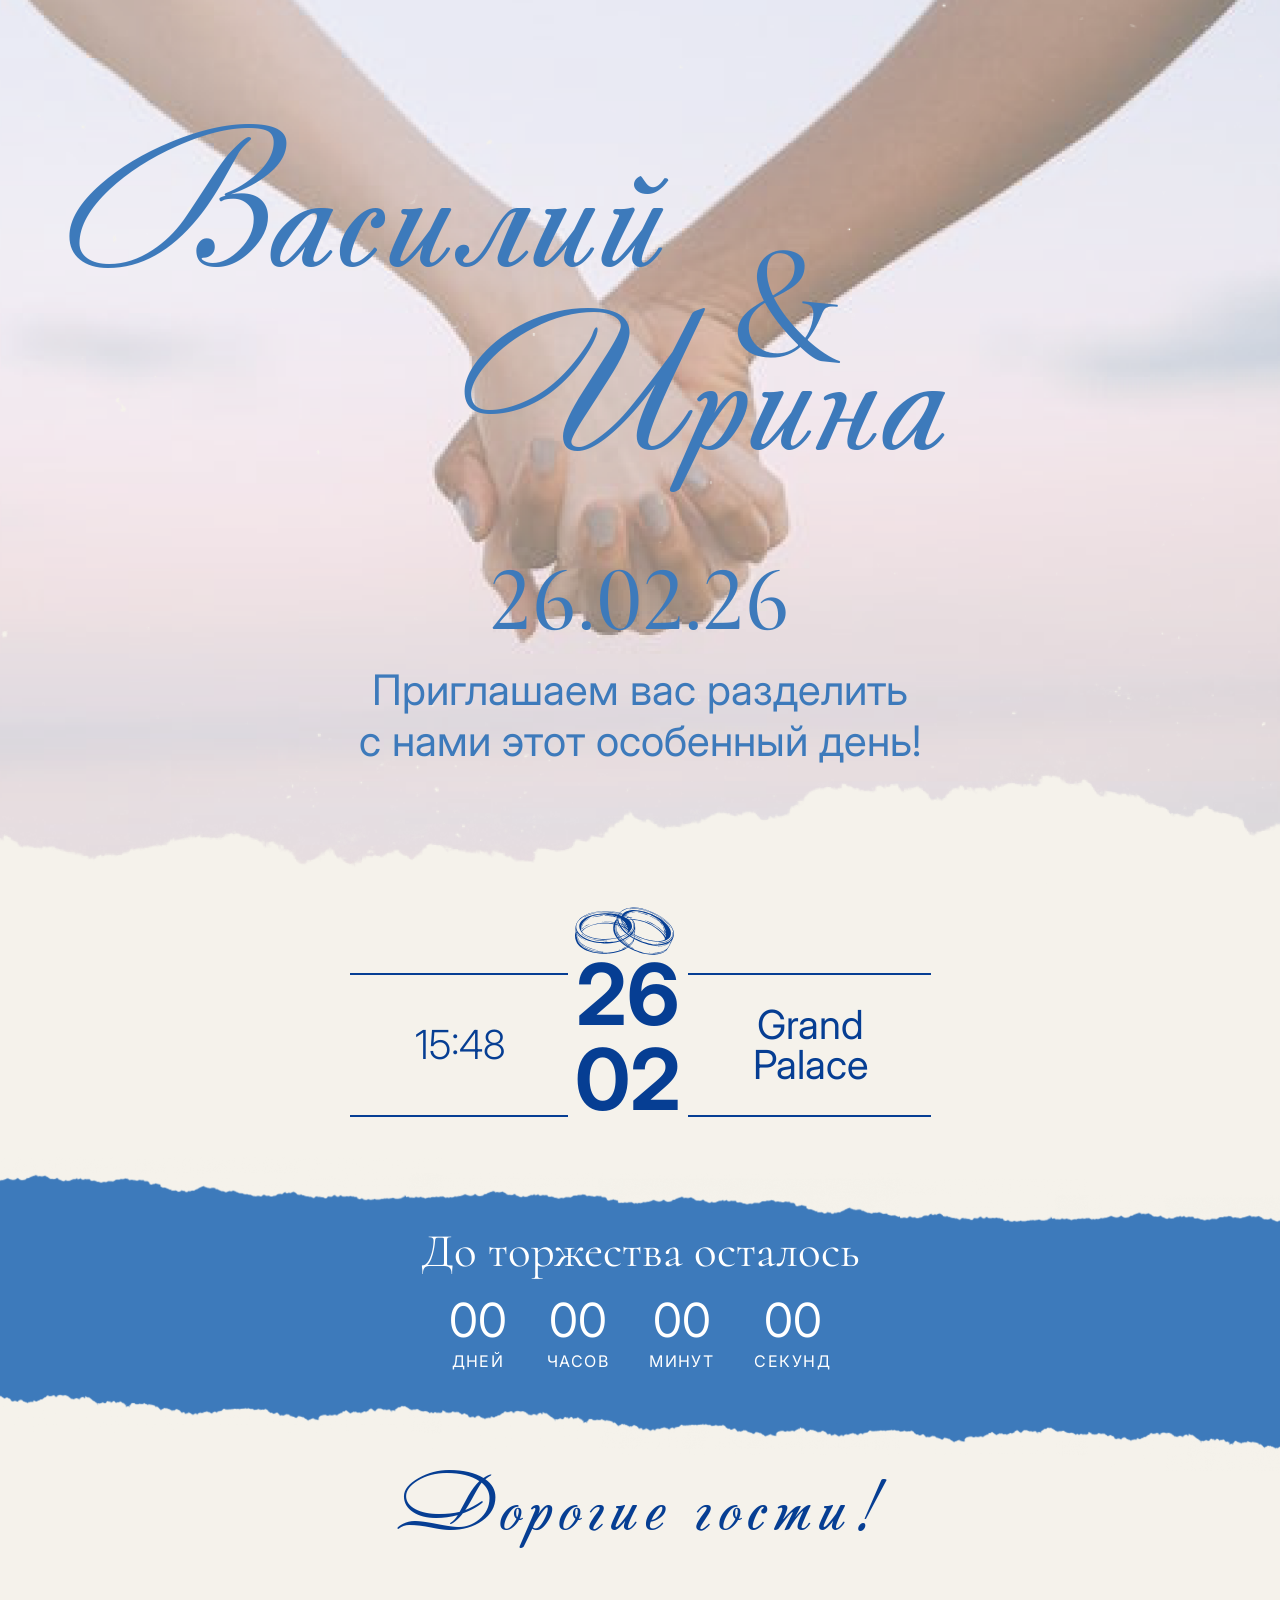
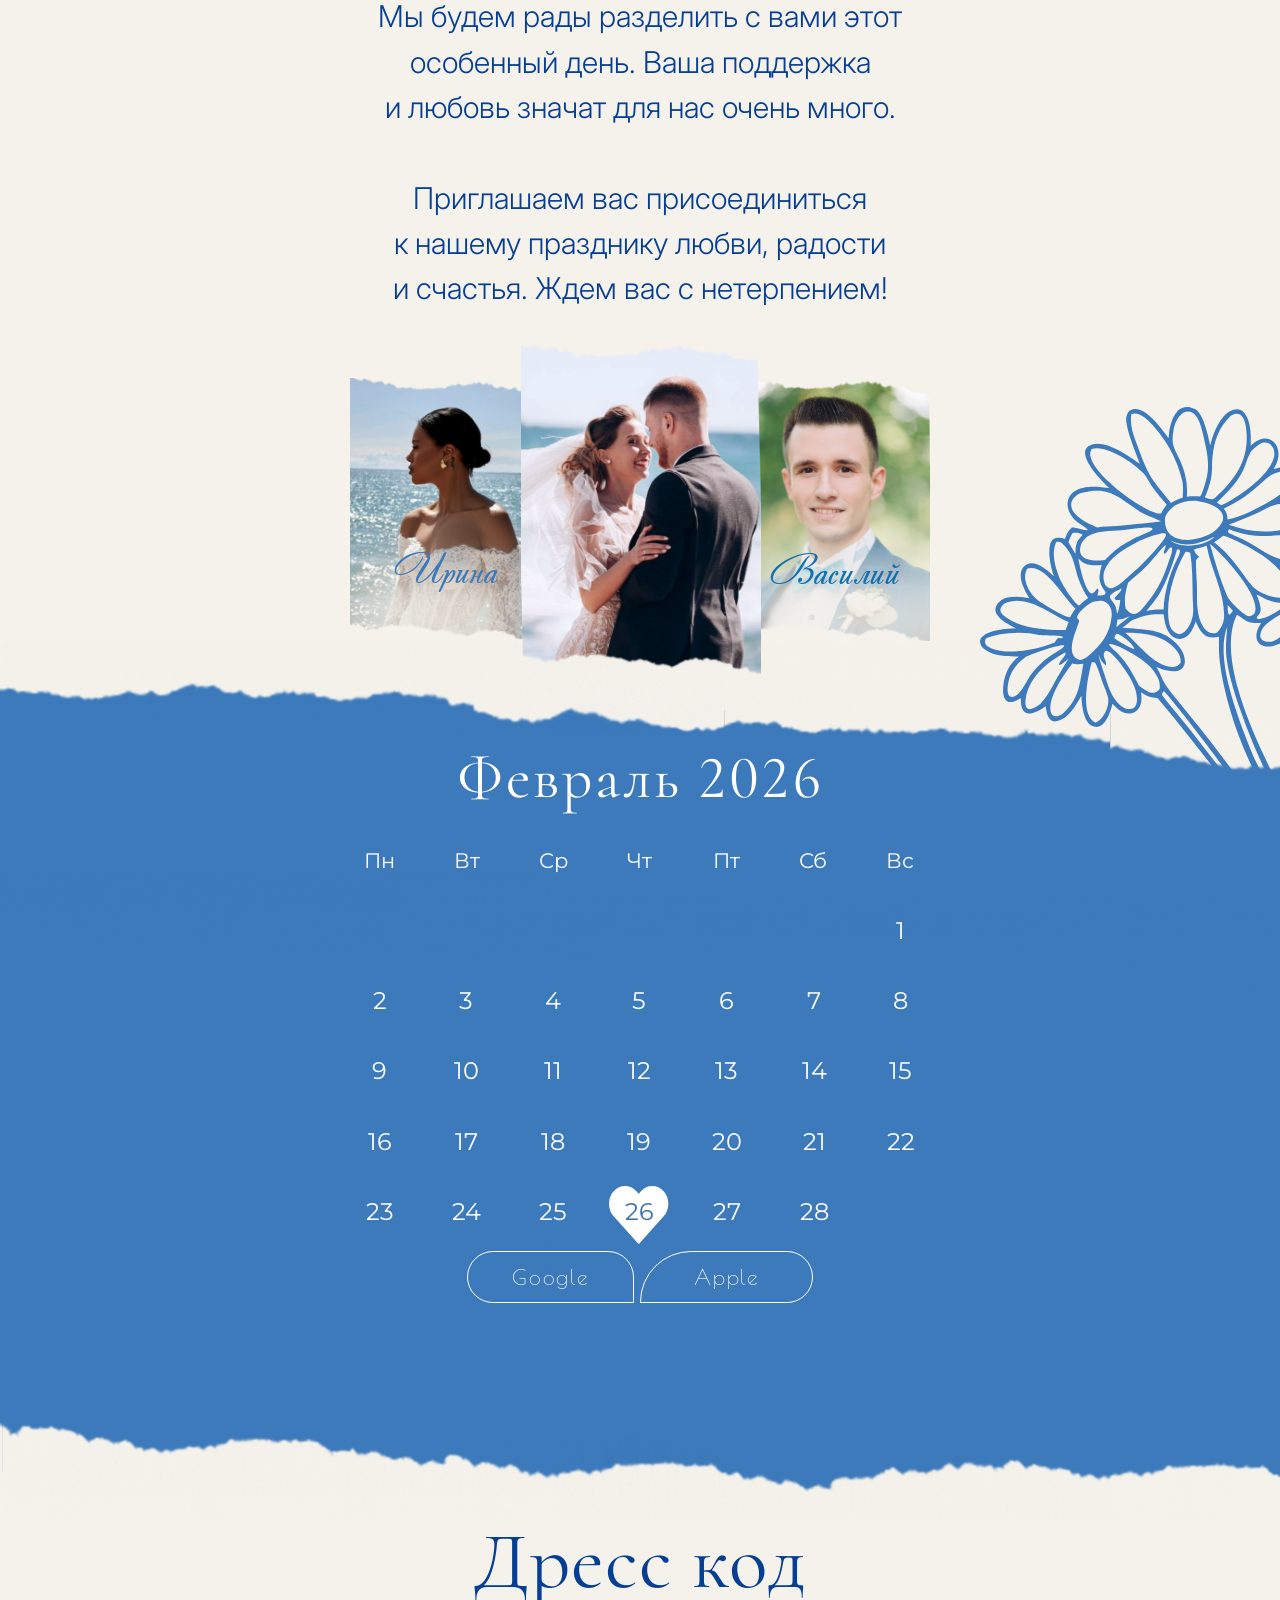
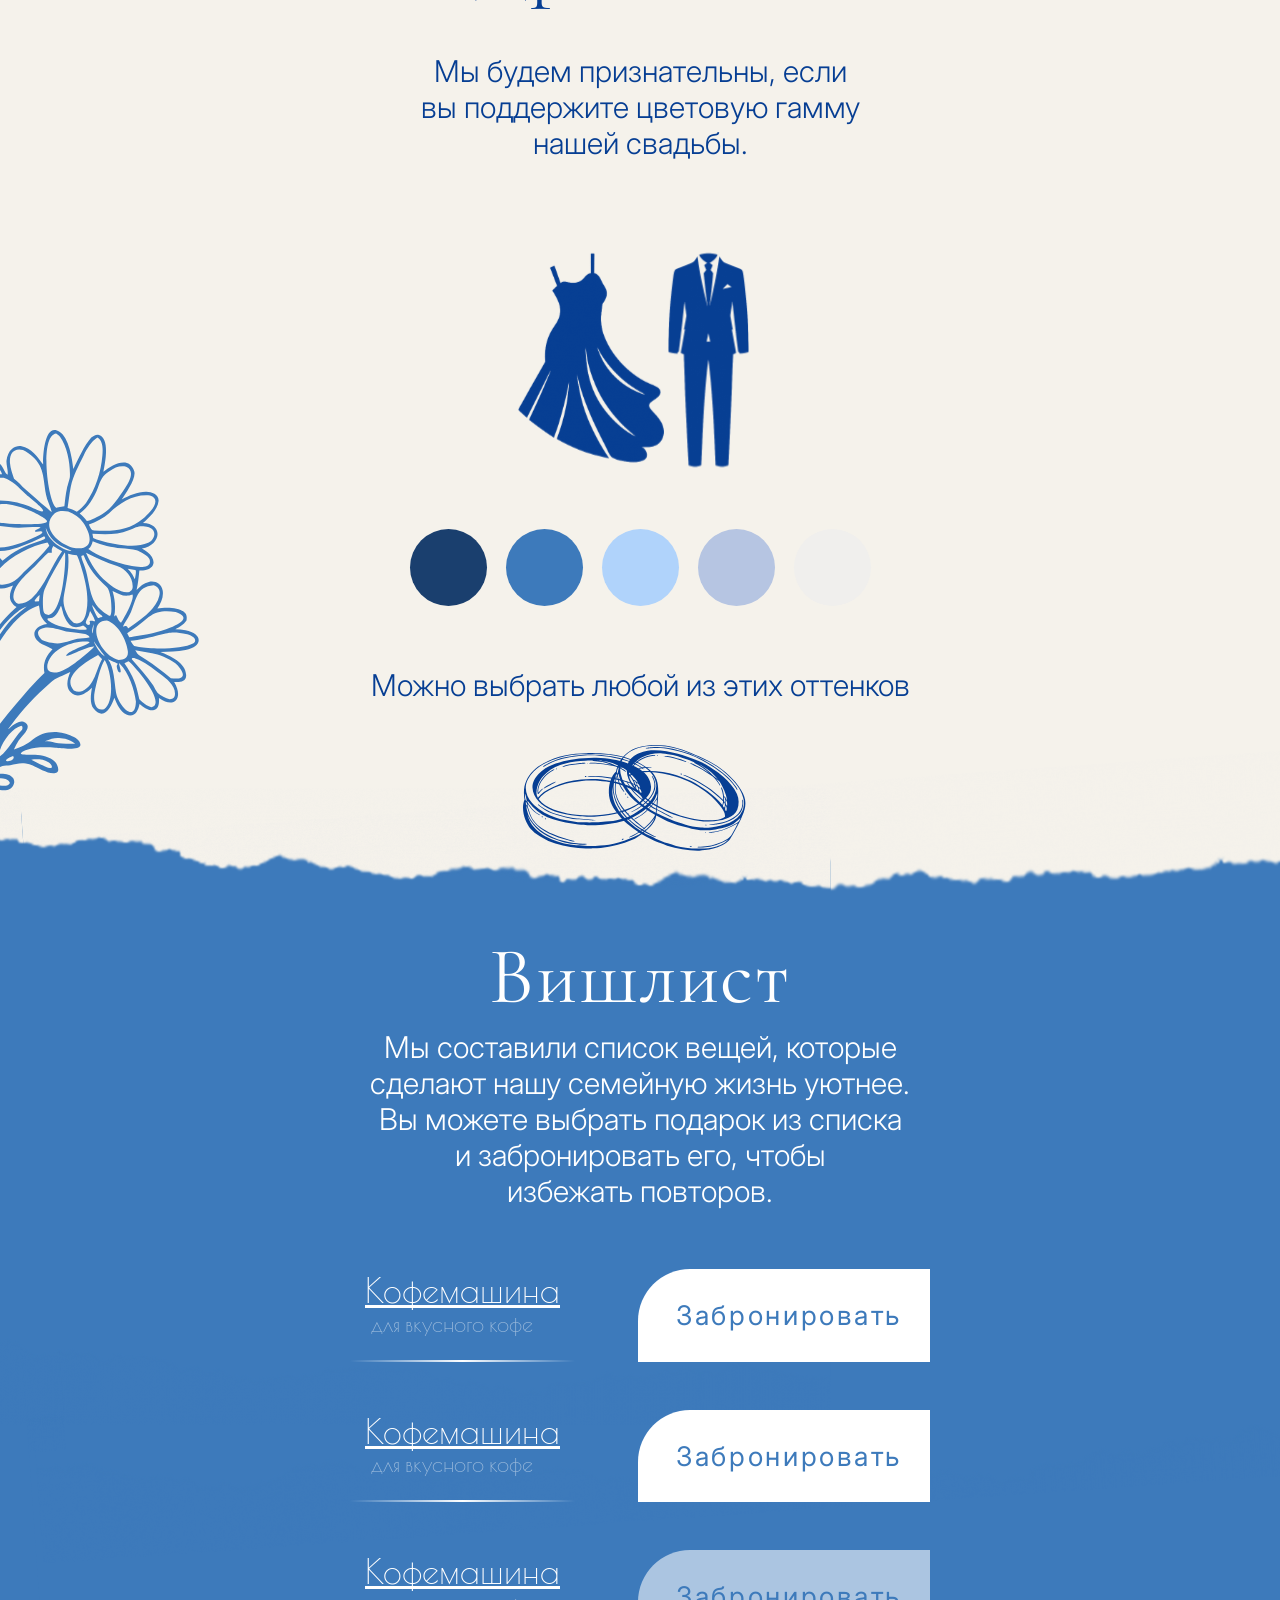
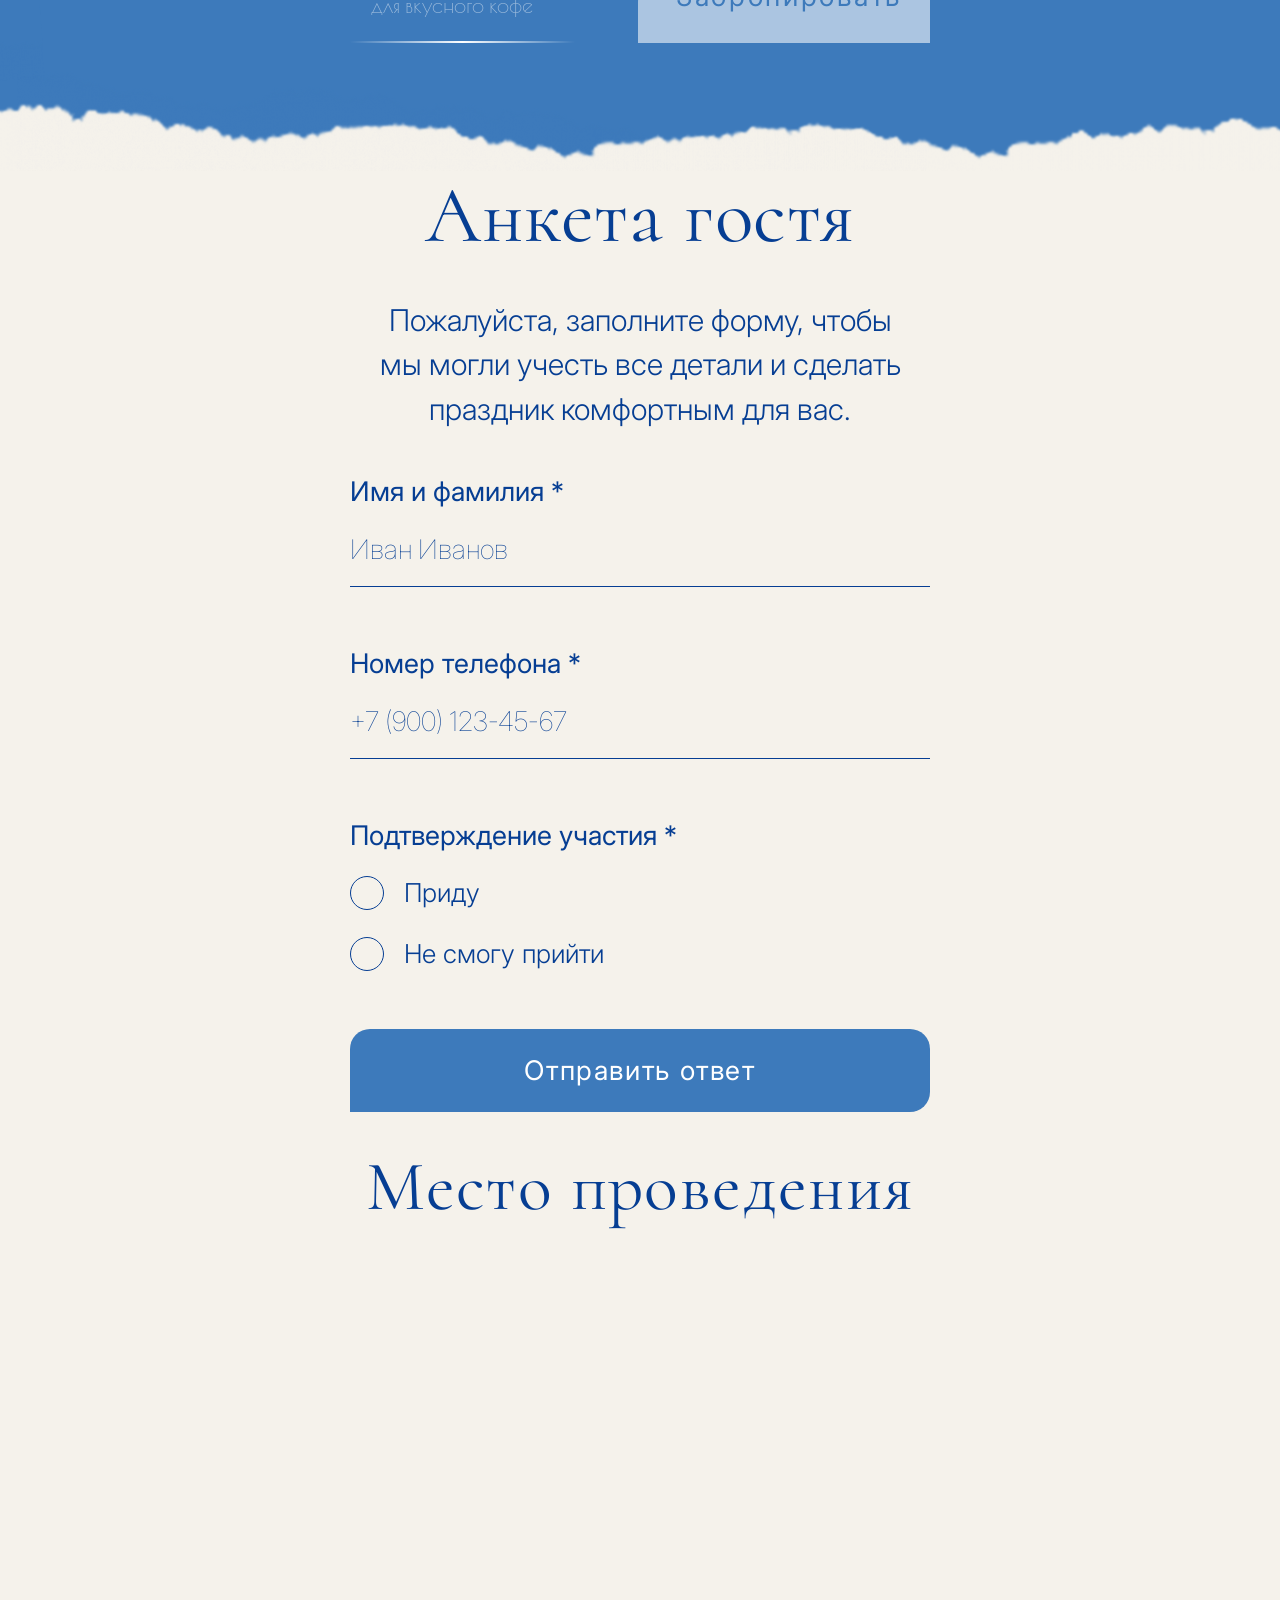
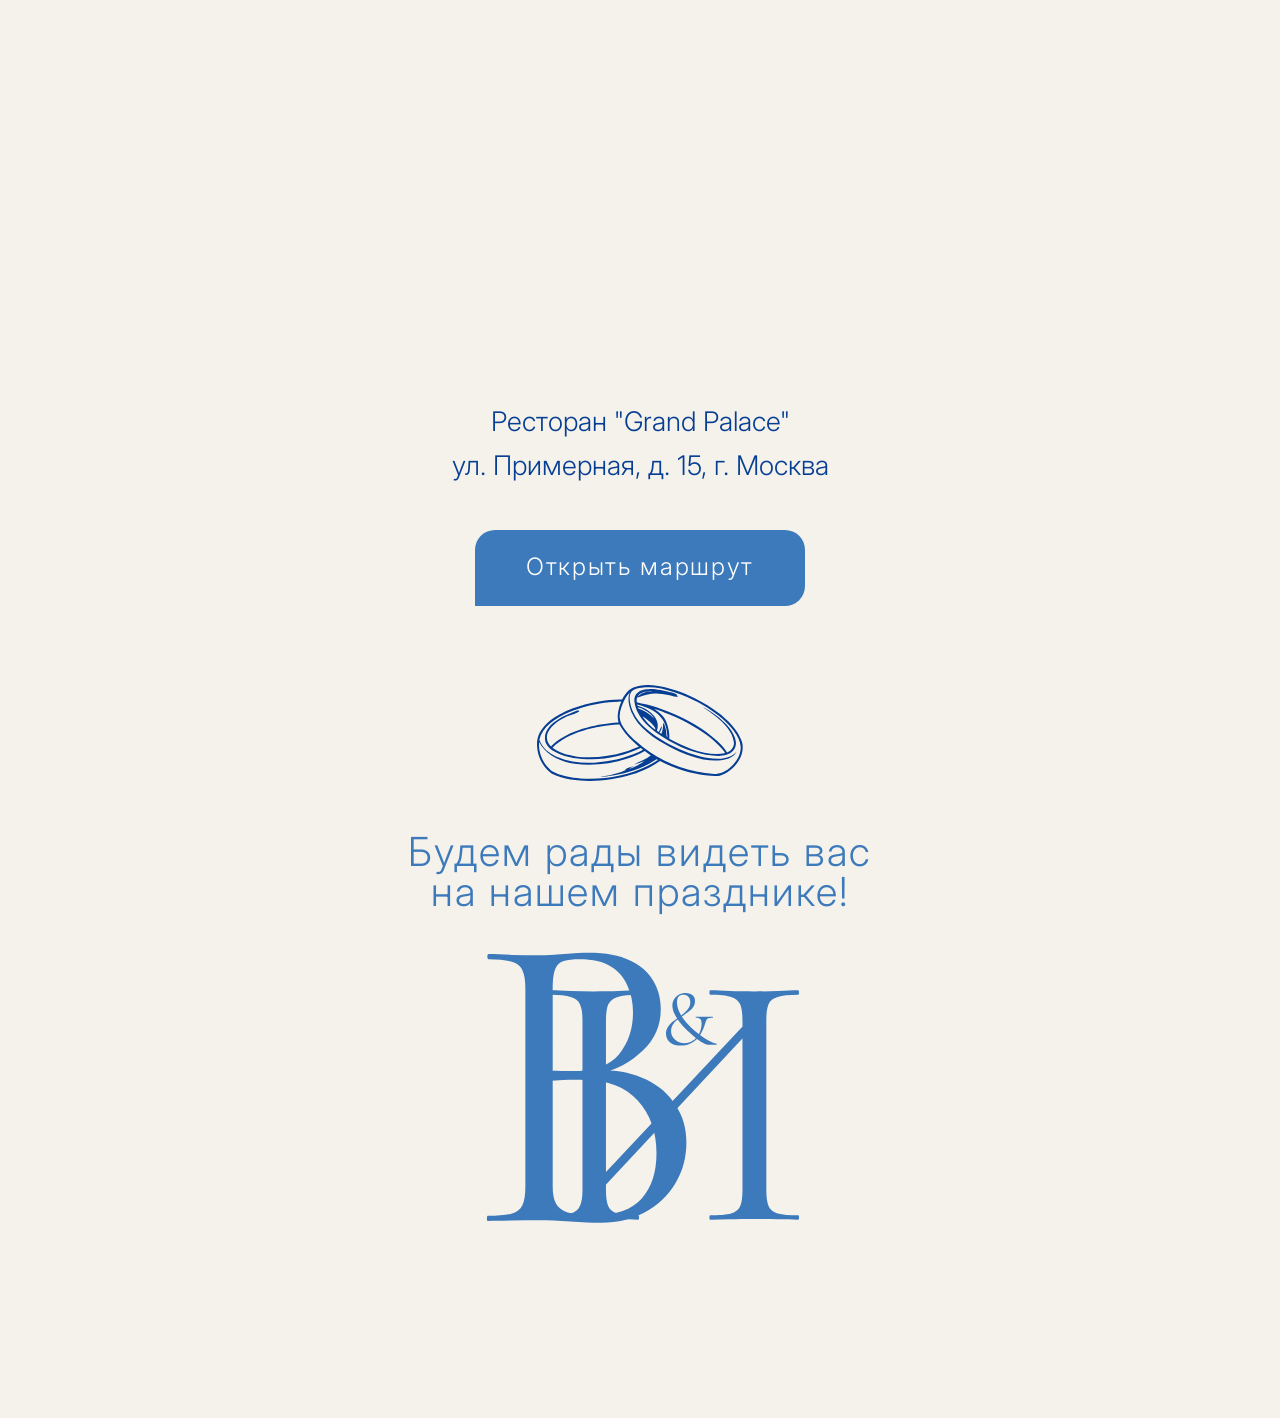
==== Invite-Blue/index.html @ 657dd97c "f" ====
<!DOCTYPE html>
<html lang="en">
<head>
    <meta charset="UTF-8">
    <meta name="viewport" content="width=device-width, initial-scale=1.0">
    <title>Document</title>
    <link rel="preconnect" href="https://fonts.googleapis.com">
    <link rel="preconnect" href="https://fonts.gstatic.com" crossorigin>
    <link href="https://fonts.googleapis.com/css2?family=Cormorant+Infant:ital,wght@0,300..700;1,300..700&family=Inter:ital,opsz,wght@0,14..32,100..900;1,14..32,100..900&family=Montserrat:ital,wght@0,100..900;1,100..900&family=Poiret+One&family=Cormorant:ital,wght@0,300..700;1,300..700&display=swap" rel="stylesheet">    
    <link rel="stylesheet" href="./css/style.css">
    <script src="/js/script.js"></script>
</head>
<body>
    <main>
        <section class="hero">
            <div class="hero__container">
                    <div class="hero__text-top"><span class="name-top">Василий</span><span class="name-bottom">Ирина</span></div>
                <div class="hero__info">
                    <span class="hero__date">26.02.26</span>
                    <span class="hero__invite">Приглашаем вас разделить<br>с нами этот особенный день!</span>
                </div>
            </div>
        </section>
        <div class="time time-hero">
                <div class="container">
                    <div class="time__row">
                        <div class="time__item border">
                            <span class="time">15:48</span>
                        </div>
                        <div class="time__item middle">
                            <img src="./img/ring.svg" alt="">
                            <div class="time__item-date">
                                <span class="day">26</span>
                                <span class="month">02</span>
                            </div>
                        </div>
                        <div class="time__item border">
                            <span class="text">Grand<br>Palace</span>
                        </div>
                    </div>
                </div>
            </div>
        <section class="timer">
            <div class="timer__bg">
                <img src="./img/timer-bg.png" alt="">
            </div>
            <div class="container">
                <h2 class="timer__tittle">До торжества осталось</h2>
                <div class="timer__row">
                    <div class="timer__item">
                        <span class="timer__top">23</span>
                        <span class="timer_bot">Дней</span>
                    </div>
                    <div class="timer__item">
                        <span class="timer__top">06</span>
                        <span class="timer_bot">Часов</span>
                    </div>
                    <div class="timer__item">
                        <span class="timer__top">21</span>
                        <span class="timer_bot">Минут</span>
                    </div>
                    <div class="timer__item">
                        <span class="timer__top">21</span>
                        <span class="timer_bot">Секунд</span>
                    </div>
                </div>
            </div>
        </section>
        <section class="invite">
            <div class="container">
                <h2 class="invite__title">Дорогие гости!</h2>
                <p class="invite__desс">Мы будем рады разделить с вами этот
особенный день. Ваша поддержка и&nbsp;любовь значат для нас очень много.<br><br>Приглашаем вас присоединиться к&nbsp;нашему празднику любви, радости и&nbsp;счастья. Ждем вас с нетерпением!</p>
                <div class="invite__photos">
                    <div class="invite__item">
                        <img src="./img/photo-left.png" alt="" srcset="">
                        <span class="left-name">Ирина</span>
                    </div>
                    <div class="invite__item">
                        <img src="./img/photo-mid.png" alt="" srcset="">
                    </div>
                    <div class="invite__item">
                        <img src="./img/photo-right.png" alt="" srcset="">
                        <span class="right-name">Василий</span>
                    </div>
                </div>  
            </div>
            <div class="invite__flowers-right">
                <img src="./img/flowers-right.svg" alt="">
            </div>
        </section>
        <section class="calendar margin-top-40">
            <div class="calendar__bg">
                <img src="./img/candendar-bg.svg" alt="">
            </div>
            <div class="container">
                <div class="calendar__content">
                    <div class="calendar__app">
                        <h2 id="month"></h2>
                        <div class="weekdays">
                            <span>Пн</span>
                            <span>Вт</span>
                            <span>Ср</span>
                            <span>Чт</span>
                            <span>Пт</span>
                            <span>Сб</span>
                            <span>Вс</span>
                        </div>
                        <div id="days" class="days"></div>
                        <div class="calendar__buttons">
                            <a class="calendar__buttons-left" href="#">Google</a>
                            <a class="calendar__buttons-right" href="#">Apple</a>
                        </div>
                    </div>
                </div>
            </div>
        </section>
        <section class="dress margin-top-50">
            <div class="container">
                <div class="dress__content">
                    <div class="dress__programm">
                        <div class="dress__programm-inner">
                            <div class="dress__programm-img">
                                <img src="./img/programm-svg.svg" alt="">
                            </div>
                            <div class="dress_programm-rings">
                                <img src="./img/program-rings.svg" alt="">
                            </div>
                            <div class="dress__programm-time">
                                <div class="dress_programm-item">
                                    <span>15:00</span>
                                    <span>Сбор гостей</span>
                                </div>
                                <div class="dress_programm-item">
                                    <span>18:00</span>
                                    <span>Начало церемонии</span>
                                </div>
                                <div class="dress_programm-item">
                                    <span>23:00</span>
                                    <span>Завершение вечера</span>
                                </div>
                            </div>
                        </div>
                    </div>
                    <h2 class="dress__tittle">Дресс код</h2>
                    <p class="dress__desc">Мы будем признательны, если вы&nbsp;поддержите цветовую гамму нашей&nbsp;свадьбы.</p>
                    <img class="dress__cost" src="./img/outfit.svg" alt="">
                    <div class="dress__palitra">
                        <span class="dark-blue"></span>
                        <span class="blue"></span>
                        <span class="white-blue"></span>
                        <span class="gray"></span>
                        <span class="beige"></span>
                    </div>
                    <span class="dress__desc">Можно выбрать любой из этих оттенков</span>
                </div>
                <div class="dress__flowers-left">
                    <picture>
                        <source srcset="./img/flower-left400px.svg" media="(max-width: 576px)">
                        <img src="./img/flower-left.svg" alt="">
                    </picture>                
                </div>
            </div>
        </section>
        <section class="vishlist">
            <div class="wrapper">
                <img src="./img/vishlist-bg.svg" alt="">
            </div>
            <div class="container">
                <div class="vishlist__content">
                    <div class="dress__rings">
                        <img src="./img/ring-dress.svg" alt="">
                    </div>
                    <h2 class="vishlist__title">Вишлист</h2>
                    <p class="vishlist__subtitle">Мы составили список вещей, которые сделают нашу семейную жизнь уютнее.<br>Вы можете выбрать подарок из списка и&nbsp;забронировать его, чтобы<br>избежать повторов.</p>
                    <ul class="vishlist__list">
                        <li class="vishlist__list-item">
                            <div class="vishlist__item-info">
                                <a class="vishlist__link" href="https://www.ozon.ru/product/kofemashina-avtomaticheskaya-garlyn-gloria-g2-dlya-doma-zernovaya-s-kofemolkoy-i-kapuchinatorom-1690972561/?at=WPtNq0mRqcXjzEN9cO2WRl6sMMXMnMI7QB362HmyR97n">Кофемашина</a>
                                <span class="vishlist__item-text">для вкусного кофе</span>
                                <div class="line"></div>
                            </div>
                            <a class="vishlist__button btn-reset" href="#">Забронировать</a>
                        </li>
                        <li class="vishlist__list-item">
                            <div class="vishlist__item-info">
                                <a class="vishlist__link" href="https://www.ozon.ru/product/kofemashina-avtomaticheskaya-garlyn-gloria-g2-dlya-doma-zernovaya-s-kofemolkoy-i-kapuchinatorom-1690972561/?at=WPtNq0mRqcXjzEN9cO2WRl6sMMXMnMI7QB362HmyR97n">Кофемашина</a>
                                <span class="vishlist__item-text">для вкусного кофе</span>
                                <div class="line"></div>
                            </div>
                            <a class="vishlist__button btn-reset" href="#">Забронировать</a>
                        </li>
                        <li class="vishlist__list-item">
                            <div class="vishlist__item-info">
                                <a class="vishlist__link" href="https://www.ozon.ru/product/kofemashina-avtomaticheskaya-garlyn-gloria-g2-dlya-doma-zernovaya-s-kofemolkoy-i-kapuchinatorom-1690972561/?at=WPtNq0mRqcXjzEN9cO2WRl6sMMXMnMI7QB362HmyR97n">Кофемашина</a>
                                <span class="vishlist__item-text">для вкусного кофе</span>
                                <div class="line"></div>
                            </div>
                            <a class="vishlist__button btn-reset disabled" href="#">Забронировать</a>
                        </li>
                    </ul>
                </div>
            </div>
        </section>
        <footer class="footer">
            <div class="container">
                <div class="footer__content">
                    <div class="footer__content">
                        <h2 class="footer__title">Анкета гостя</h2>
                        <p class="footer__subtitle">
                            Пожалуйста, заполните форму, чтобы<br>
                            мы могли учесть все детали и сделать<br>
                            праздник комфортным для вас.
                        </p>
                        <form class="footer__form">
                            <div class="label-group">
                                <label>Имя и фамилия *</label>
                                <input type="text" placeholder="Иван Иванов">
                            </div>
                            <div class="label-group">
                                <label>Номер телефона *</label>
                                <input type="tel" placeholder="+7 (900) 123-45-67">
                            </div>
                            <label class="radio__title">Подтверждение участия *</label>
                            <div class="radio-group">
                                <label class="radio">
                                    <input type="radio" name="visit">
                                    <span></span>
                                    Приду
                                </label>
                                <label class="radio">
                                    <input type="radio" name="visit">
                                    <span></span>
                                    Не смогу прийти
                                </label>
                            </div>
                            <button class="btn-reset" type="submit">Отправить ответ</button>
                        </form>
                        <div class="footer__map">
                            <h2 class="footer__map-title">Место проведения </h2>
                            <div class="map">
                                <iframe src="https://yandex.ru/map-widget/v1/?um=constructor%3A929c11ffd091f3e4e7ed705cb6ac9123372129a48af2e45bdc4d03ed507cc6cc&amp;source=constructor" height="666" frameborder="0"></iframe>
                            </div>
                            <p class="footer__map-text">Ресторан "Grand Palace"<br>ул. Примерная, д. 15, г. Москва</p>
                            <a class="footer__map-link" href="">Открыть маршрут</a>
                            <div class="footer__rings">
                                <img src="./img/footer-ring.svg" alt="">
                            </div>
                            <p class="footer__map-subtitle">Будем рады видеть вас на&nbsp;нашем празднике!</p>
                        </div>
                        </div>
                        <div class="footer__logo">
                            <img src="./img/logo.svg" alt="">
                        </div>
                </div>
            </div>
        </footer>
    </main>
</body>

<script>
    document.addEventListener('DOMContentLoaded', function() {
        const monthElement = document.getElementById("month");
        const daysElement = document.getElementById("days");
        const year = 2026;
        const month = 1; // февраль (0 = январь)
        const weddingDay = 26;
        const months = [
        "Январь","Февраль","Март","Апрель","Май","Июнь",
        "Июль","Август","Сентябрь","Октябрь","Ноябрь","Декабрь"
        ];
        monthElement.textContent = `${months[month]} ${year}`;
        const firstDay = new Date(year, month, 1).getDay();
        const daysInMonth = new Date(year, month + 1, 0).getDate();
        let start = firstDay === 0 ? 6 : firstDay - 1;
        for(let i = 0; i < start; i++){
            daysElement.innerHTML += `<div></div>`;
        }
        for(let i = 1; i <= daysInMonth; i++){
            if(i === weddingDay){
                daysElement.innerHTML += `<div class="active">${i}</div>`;
            }else{
                daysElement.innerHTML += `<div>${i}</div>`;
            }
        }
    });
</script>
    <script>
        const weddingDate = new Date(2026, 6, 15, 12, 0, 0); // поменяй дату

        const timerItems = document.querySelectorAll('.timer__item');

        function updateTimer() {
            const now = new Date();
            const diff = weddingDate - now;

            if (diff <= 0) {
                timerItems.forEach(item => {
                    item.querySelector('.timer__top').textContent = '00';
                });
                return;
            }

            const days = Math.floor(diff / (1000 * 60 * 60 * 24));
            const hours = Math.floor((diff / (1000 * 60 * 60)) % 24);
            const minutes = Math.floor((diff / (1000 * 60)) % 60);
            const seconds = Math.floor((diff / 1000) % 60);

            const values = [days, hours, minutes, seconds];

            timerItems.forEach((item, index) => {
                const value = String(values[index]).padStart(2, '0');
                item.querySelector('.timer__top').textContent = value;
            });
        }

        updateTimer();
        setInterval(updateTimer, 1000);
    </script>
</html>
---- Invite-Blue/css/style.css ----
*{box-sizing: border-box;}
body *{
    font-family: var(--font-family);
}
body {
    margin: 0;
    font-family: 'Verdana', sans-serif;
    background-color: #f5f2eb;
}
p{
    margin: 0;
}
h1,h2,h3{
    margin: 0;
}
img{
    max-width: 100%;
}
ul{
    margin: 0;
    padding: 0;
    list-style: none;
}
.btn-reset{
    border: none;
    padding: 0;
    outline: none;
}
:root {
    --font-family: "Inter", sans-serif;
    --second-family: "Montserrat", sans-serif;
    --third-family: "Cormorant", sans-serif;
    --font3: "Poiret One", sans-serif;
    --font4: "Andantino script", sans-serif;
    --font5: "Verdana", sans-serif;
    --font-hero: "Cormorant Infant", sans-serif;
}
@font-face {
    font-family:"Verdana";
    src: url('../fonts/Verdana.woff2') format('woff2');
    font-weight: 400;
    font-style: normal;
}
@font-face {
    font-family:"Andantino script";
    src: url('../fonts/andantinoscript.woff2') format('woff2');
    font-weight: 400;
    font-style: normal;
}
.container{
    max-width: 610px;
    margin: 0 auto;
    padding: 0 15px;
    min-height: 100%;
}
.margin-top-160{
    margin-top: -160px;
}
.hero{
    position: relative;
    background-image: url(../img/hero-bg.png);
    background-size: cover;
    background-repeat: no-repeat;
    min-height: 100vh;
    background-position: top center;
}
@media(max-width: 576px) {
    .hero {
        background-size: 100% 100%;
        min-height: 650px;
        background-image: url(../img/hero-bg-mob.webp);
    }
}
.hero__bg{
    position: absolute;
    top: 0;
    left: 0;
    z-index: -1;
}
.hero__container{
    max-width: 1263px;
    margin: 0 auto;
    padding: 0 15px;
}
.hero__info{
    max-width: 845px;
    margin: 0 auto;
    padding: 0 15px;
    display: flex;
    flex-direction: column;
    text-align: center;
}
.hero__text-top{
    display: flex;
    flex-direction: column;
}
.hero__text-top span{
    font-family: var(--font4);
    font-weight: 400;
    font-size: 190px;
    line-height: 122%;
    color: #3d7abb;
    padding: 75px 115px 90px 100px;
}
.hero__text-top .name-bottom{
    align-self: flex-end;
    margin-top: -214px;
    padding-left: 0;
    padding-right: 308px;
}
.hero__text-top .name-top{
    position: relative;
    width: fit-content;
    padding-top: 0;
    padding-left: 42px;
}
.hero__text-top .name-top::after{
    position: absolute;
    content: "&";
    font-family: var(--third-family);
    font-weight: 400;
    font-size: 165px;
    line-height: 68%;
    text-align: center;
    color: #3d7abb;
    right: -63px;
    bottom: 46px;
    transform: rotate(6deg);
}
.hero__date{
    font-family: var(--third-family);
    font-weight: 500;
    font-size: 93px;
    line-height: 75%;
    text-align: center;
    color: #3d7abb;
    margin-bottom: 31px;
    font-variant-numeric: lining-nums;
}
.hero__invite{
    font-family: var(--font-family);
    font-weight: 400;
    font-size: 42px;
    line-height: 120%;
    text-align: center;
    color: #3d7abb;
}
@media(max-width: 576px) {
    .time-hero{
        margin-top: 10px;
    }
}
.time__row{
    display: flex;
    align-items: flex-end;
    justify-content: center;
    gap: 7px;
}
.time__item.border{
    border-top: 2.15px solid #063e93;
    border-bottom: 2.15px solid #063e93;
    padding: 0px 63px 0px 65px;
}
.time__item .time{
    font-family: var(--font-family);
    font-weight: 300;
    font-size: 40px;
    line-height: 100%;
    text-align: center;
    color: #063e93;
}
.time__item.middle{
    display: flex;
    flex-direction: column;
    align-items: center;
    font-family: var(--font-family);
    font-weight: 700;
    font-size: 85px;
    text-align: center;
    color: #063e93;
}
.time__item .month{
    margin-top: -23px;
    margin-bottom: -14px;
}
.time__item-date{
    display: flex;
    flex-direction: column;
    gap: 5px;
}
.time__item .text{
    font-family: var(--font-family);
    font-weight: 400;
    font-size: 40px;
    line-height: 100%;
    text-align: center;
    color: #063e93;
}
.time__item{
    min-height: 144px;
    display: flex;
    justify-content: center;
    align-items: center;
}
.time__item.middle img{
margin-bottom: -20px;
}
.timer{
    padding-top: 91px;
    padding-bottom: 122px;
    position: relative;
    overflow: hidden;
}
.timer__bg{
    position: absolute;
    top: 0;
    left: 0;
    z-index: -1;
    width: 2058px;
}
.timer__tittle{
    font-family: var(--third-family);
    font-weight: 400;
    font-size: 47px;
    line-height: 187%;
    text-align: center;
    color: #fff;
    margin: 0;
}
.timer__row{
    display: flex;
    justify-content: center;
    gap: 40px;
}
.timer__item{
    display: flex;
    flex-direction: column;
    align-items: center;
    gap: 6px;
}
.timer__top{
    font-family: var(--font-family);
    font-weight: 400;
    font-size: 47px;
    line-height: 100%;
    text-align: center;
    color: #fff;
}
.timer_bot{
    font-family: var(--font-family);
    font-weight: 400;
    font-size: 16px;
    line-height: 160%;
    letter-spacing: 0.09em;
    text-transform: uppercase;
    text-align: center;
    color: #fff;
}
.invite{
    position: relative;
    margin-top: -80px;
}
.invite__title{
    font-family: var(--font4);
    font-weight: 400;
    font-size: 80px;
    line-height: 212%;
    letter-spacing: 0.07em;
    text-align: center;
    color: #063e93;
    margin: 0 auto 8px auto;
}
.invite__desс{
    font-family: var(--font-family);
    font-weight: 300;
    font-size: 30px;
    line-height: 151%;
    text-align: center;
    color: #063e93;
    margin-bottom: 30px;
}
.invite__photos{
    display: flex;
    align-items: center;
}
.invite__item{
    position: relative;
    z-index: 1;
}
.invite__photos .invite__item:nth-child(2){
    z-index: 2;
}
.invite__photos .invite__item:nth-child(1){
    margin-right: -20px;
}
.invite__photos .invite__item:nth-child(3){
    margin-left: -22px;
}
.left-name{ 
    position: absolute;
    z-index: 1;
    font-family: var(--font4);
    font-weight: 400;
    font-size: 41px;
    line-height: 362%;
    text-align: center;
    color: #3d7abb;
    left: 50%;
    bottom: 0%;
    transform: translateX(-50%);
}
.right-name{
    font-family: var(--font4);
    font-weight: 400;
    font-size: 41px;
    line-height: 362%;
    text-align: center;
    color: #1270b0;
    z-index: 1;
    bottom: 0%;
    position: absolute;
    left: 50%;
    transform: translateX(-50%);
}
.invite__flowers-right{
    position: absolute;
    right: 0;
    bottom: 0;
    top: 350px;
}
.calendar{
    padding:35px 0 131px 0;
    text-align:center;
    color:white;
    border-radius:10px;
    position: relative;
    overflow: hidden;
    min-height: 880px;
}
.calendar h2{
    font-family: var(--third-family);
    font-weight: 400;
    font-size: 60px;
    line-height: 145%;
    letter-spacing: 0.05em;
    text-align: center;
    color: #fff;
    font-variant-numeric: lining-nums;
}
.calendar__bg{
    position: absolute;
    top: 0;
    left: 50%;
    z-index: -1;
    min-width: 1920px;
    transform: translateX(-50%);
}
.weekdays,.days{
    display:grid;
    grid-template-columns: repeat(7,1fr);
    gap:8px;
    margin-top:22px;
}
.weekdays span{
    font-family: var(--second-family);
    font-weight: 400;
    font-size: 21px;
    line-height: 160%;
    text-align: center;
    color: #fff;
    padding: 0 16px;
}
.days div{
    padding: 12px 25px;
    font-family: var(--second-family);
    font-weight: 400;
    font-size: 24px;
    line-height: 160%;
    text-align: center;
    color: #fff;
}
.days .active{
    color:#3d6fa8;
    border-radius:50%;
    display:flex;
    align-items:center;
    justify-content:center;
    position: relative;
    &::after{
        content: "";
        width: 60px;
        height: 58px;
        position: absolute;
        z-index: -1;
        top: 5px;
        background-image: url(../img/heart.svg);
        background-size: cover;
    }
}
@media(max-width: 768px) {
    .days .active {
        &::after{
            width: 38px;
            height: 36px;
        }
    }
}
.calendar__buttons{
    font-family: var(--font3);
    font-weight: 400;
    font-size: 21px;
    letter-spacing: 0.08em;
    text-align: center;
    margin-top: 22px;
}
.calendar__buttons-left{
    font-family: var(--font3);
    font-weight: 400;
    font-size: 21px;
    letter-spacing: 0.08em;
    text-align: center;
    color: #fff;
    padding: 13px 44px;
    border: 1.69px solid #fff;
    border-radius: 34px 34px 0 34px;
    background: transparent;
    transition: all .2s ease-in;
    text-decoration: none;
}
.calendar__buttons-left:hover{
    background-color: white;
    color: #3d7abb;
}
@media(max-width: 576px) {
    .calendar__buttons-left{
        padding: 8px 26px;
        font-size: 12px;
    }
}
.calendar__buttons-right{
    font-family: var(--font3);
    font-weight: 400;
    font-size: 21px;
    letter-spacing: 0.08em;
    text-align: center;
    color: #fff;
    background: transparent;
    padding: 13px 53px;
    border: 1.69px solid #fff;
    border-radius: 100px 51px 51px 0;
    text-decoration: none;
    transition: all .2s ease-in;
}
.calendar__buttons-right:hover{
    background-color: white;
    color: #3d7abb;
}
@media(max-width: 576px) {
    .calendar__buttons-right{
        padding: 8px 26px;
        font-size: 12px;
    }
}
.margin-top-50{
    margin-top: -50px;
}
.dress{
    position: relative;
}
.dress__content{
    display: flex;
    flex-direction: column;
}
.dress__tittle{
    font-family: var(--third-family);
    font-weight: 400;
    font-size: 80px;
    line-height: 229%;
    letter-spacing: 0.01em;
    text-align: center;
    color: #063e93;
}
.dress__desc{
    font-family: var(--font-family);
    font-weight: 300;
    font-size: 30px;
    line-height: 120%;
    text-align: center;
    color: #063e93;
    margin-bottom: 25px;
}
.dress__cost{
    max-width: 425px;
    align-self: center;
    margin-left: -40px;
}
.dress__palitra{
    display: flex;
    gap: 19px;
    justify-content: center;
    margin-top: -24px;
    margin-bottom: 61px;
    .dark-blue{
        background-color: #1a3f6e;
    }
    .blue{
        background-color: #3d7abb;
    }
    .white-blue{
        background-color: #b0d3fb;
    }
    .gray{
        background-color: #b6c5e2;
    }
    .beige{
        background-color: #f0efed;
    }
}
.dress__palitra span{
    border-radius: 100%;
    width: 77px;
    height: 77px;
}
.dress__rings{
    display: flex;
    justify-content: center;
    margin-bottom: 86px;
}
.dress__flowers-left{
    position: absolute;
    left: -258px;
    bottom: 0;
    top: 378px;
}
@media(max-width: 1700px) {
    .dress__flowers-left img{
        max-width: 700px;
    }
}

.vishlist{
    padding: 0 0 220px 0;
    position: relative;
}
@media(max-width: 768px) {
    .vishlist {
        margin-bottom: 70px;
    }
}
.wrapper{
    position: absolute;
    right: 0;
    top: 0;
    height: 100%;
    width: 1907px;
    z-index: -1;
    display: flex;
    img{
        width: 100%;
    }
}
.vishlist__content{
    display: flex;
    flex-direction: column;
}
.vishlist__title{
    font-family: var(--third-family);
    font-weight: 400;
    font-size: 80px;
    line-height: 55%;
    letter-spacing: 0.02em;
    text-align: center;
    color: #fff;
    margin-bottom: 30px;
}
.vishlist__subtitle{
    font-family: var(--font-family);
    font-weight: 300;
    font-size: 30px;
    line-height: 120%;
    text-align: center;
    color: #fff;
    margin-bottom: 60px;
}
.vishlist__list{
    display: flex;
    flex-direction: column;
    gap: 48px;
}
.vishlist__list-item{
    display: flex;
    justify-content: space-between;
}
.vishlist__item-info{
    padding: 0 15px;
    position: relative;
    display: flex;
    flex-direction: column;
    &::after {
    content: "";
    position: absolute;
    left: 0;
    bottom: 0;
    width: 100%;
    height: 2px;
    background: linear-gradient(
    90deg,
    rgba(255,255,255,0),
    rgba(255,255,255,1),
    rgba(255,255,255,0));
}
}
.vishlist__link{
    font-family: var(--font3);
    font-weight: 400;
    font-size: 34px;
    line-height: 128%;
    text-decoration: underline;
    text-decoration-skip-ink: none;
    text-align: center;
    color: #fff;
}
.vishlist__item-text{
    font-family: var(--font3);
    font-weight: 400;
    font-size: 22px;
    line-height: 197%;
    text-transform: lowercase;
    text-align: center;
    color: #fff;
    opacity: 0.5;
    margin-left: -21px;
    margin-top: -10px;
}
.vishlist__button{
    font-family: var(--font-family);
    font-weight: 400;
    font-size: 27px;
    line-height: 250%;
    letter-spacing: 0.1em;
    text-align: center;
    color: #3d7abb;
    border-radius: 52px 0 0 0;
    background: #fff;
    padding: 13px 28px 12px 38px;
    transition: all .2s ease-in;
    text-decoration: none;
    &.disabled{
        opacity: 0.57;
    }
}
.vishlist__button:hover{
    background-color: rgba(255, 255, 255, 0.75);
}
.footer__content{
    text-align:center;
}
.footer__title{
    font-family: var(--third-family);
    font-weight: 400;
    font-size: 80px;
    line-height: 207%;
    letter-spacing: 0.01em;
    text-align: center;
    color: #063e93;
    margin-top: -60px;
}
.footer__subtitle{
    font-family: var(--font-family);
    font-weight: 300;
    font-size: 30px;
    line-height: 147%;
    text-align: center;
    color: #063e93;
    margin-bottom: 39px;
}
.footer__form{
    text-align:left;
    button[type="submit"]{
        border-radius: 20px 20px 20px 0;
        padding: 25px 51px;
        width: 100%;
        background-color: #3d7abb;
        font-family: var(--font-family);
        font-weight: 400;
        font-size: 27px;
        letter-spacing: 0.06em;
        text-align: center;
        color: #fff;
        cursor: pointer;
        transition: all .2s ease-in;
    }
}
.footer__form{
    button[type="submit"]:hover {
        background-color: #275485;
    }

}
label{
    display:block;
    font-family: var(--font-family);
    font-weight: 400;
    font-size: 27px;
    line-height: 160%;
    color: #063e93;
    &:has(input:checked){
        span{
        background-color:#3d7abb ;
    }
}
}
input[type="text"],
input[type="tel"]{
    width:100%;
    border:none;
    background:transparent;
    outline:none;
    font-family: var(--font-family);
    font-weight: 100;
    font-size: 27px;
    color: #063e93;
    border-bottom: 1.72px solid #063e93;
    padding: 20px 0px;
    &::placeholder{
        font-family: var(--font-family);
    font-weight: 100;
    font-size: 27px;
    color: #063e93;
    }
}
.radio-group{
    display: flex;
    margin-bottom:55px;
    flex-direction: column;
    gap: 19px;
}
.radio{
    display:flex;
    align-items:center;
    gap:20px;
    cursor:pointer;
    font-family: var(--font-family);
    font-weight: 300;
    font-size: 26px;
    line-height: 160%;
    color: #063e93;
}
.radio input{
    display:none;
    width: 34px;
    height: 34px;
}
.radio span{
    width: 34px;
    height: 34px;
    border: 1.72px solid #063e93;
    border-radius: 17px;
    display:inline-block;
}
.label-group{
    margin-bottom: 55px;
}
.radio__title{
    margin-bottom: 15px;
}
.footer__map-title{
    font-family: var(--third-family);
    font-weight: 400;
    font-size: 70px;
    line-height: 73%;
    letter-spacing: 0.02em;
    text-align: center;
    color: #063e93;
    margin-top: 49px;
    margin-bottom: 64px;
}
.map{
    position: relative;
    width: 100%;
    padding-bottom: 666px; 
    margin: 0 auto;
    margin-bottom: 58px;
}
.map iframe{
    position: absolute;
    width: 100%;
    height: 100%;
    top: 0;
    left: 0;
}
.footer__map-text{
    font-family: var(--font-family);
    font-weight: 300;
    font-size: 27px;
    line-height: 160%;
    text-align: center;
    color: #063e93;
    margin-bottom: 43px;
}
.footer__map-link{
    border-radius: 20px 20px 20px 0;
    padding: 18px 51px 20px 51px;
    background: #3d7abb;
    font-family: var(--font-family);
    font-weight: 300;
    font-size: 24px;
    line-height: 160%;
    letter-spacing: 0.07em;
    text-align: center;
    color: #fff;
    margin: 0 auto;
    text-decoration: none;
    margin-bottom: 79px;
    display: inline-block;
    transition: all .2s ease-in;
}
.footer__map-link:hover {
    background-color: #275485;
}
.footer__map-subtitle{
    font-family: var(--font-family);
    font-weight: 300;
    font-size: 40px;
    line-height: 100%;
    letter-spacing: 0.05em;
    text-align: center;
    color: #3d7abb;
    margin-bottom: 28px;
}
.footer__rings{
    margin-bottom: 47px;
}
.margin-top-40{
    margin-top: -40px;
}
.calendar__content{
    display: flex;
    justify-content: center;
    height: 100%;
    margin-top: 60px;
}
.footer__logo{
    margin-bottom: 184px;
}
.dress__programm-inner{
    padding: 22px 19px 16px 20px;
    border: 1px solid #063e93;
    border-radius: 100000px;
    min-height: 430px;
}
.dress__programm{
    display: none;
    flex-direction: column;
    align-items: center;
    border: 1px solid #063e93;
    border-radius: 100000px;
    padding: 18px 15px;
    max-width: 350px;
    margin: 0 auto;
}
.dress__programm-time{
    display: flex;
    flex-direction: column;
    gap: 23px;
}
.dress_programm-item{
    display: flex;
    gap: 16px;
}
.dress_programm-item span:first-child{
    font-family: var(--font-family);
    font-weight: 300;
    font-size: 24px;
    line-height: 100%;
    letter-spacing: 0.11em;
    text-align: center;
    color: #063e93;
}
.dress_programm-item span:last-child{
    font-family: var(--font-family);
    font-weight: 300;
    font-size: 24px;
    line-height: 100%;
    letter-spacing: 0.04em;
    color: #063e93;
}
.dress_programm-rings{
    display: flex;
    justify-self: center;
    padding-bottom: 28px;
}
.dress__programm-img{
    display: flex;
    justify-content: center;
}
@media (max-width:1440px){
    .invite__flowers-right img{
        max-width: 300px;
    }
    .invite__flowers-right{
        top: 590px;
    }
    .dress__flowers-left img{
        max-width: 500px;
    }
    .dress__flowers-left{
        top: 560px;
        left: -151px;
    }
    .vishlist{
        padding: 0 0 150px 0;
    }
    .hero{
        padding-top: 85px;
    }
    .hero__text-top{
        margin-bottom: -25px;
    }
    .hero__info {
        margin-bottom: 125px;
    }
}
@media(max-width: 1300px) {
     .dress__flowers-left img{
        max-width: 350px;
    }
}
@media (max-width:1024px){
    .hero__text-top span{
        font-size: 85px;
    }
    .hero__text-top .name-top::after{
        font-size: 76px;
    }
    .hero__text-top span, .hero__text-top .name-top, .hero__text-top .name-bottom{
        padding: 0;
        margin: 0;
    }
    .hero__text-top{
        max-width: 348px;
        margin: 0 auto;
        margin-bottom: 182px;
    }
    .hero__text-top .name-top::after{
        bottom: -5px;
    }
    .hero__text-top .name-bottom{
        margin-top: -42px;
        margin-right: 12px;
    }
    .hero__date{
        font-size: 60px;
    }
    .hero__invite{
        font-size: 48px;
    }
    .hero__info {
        margin-bottom: 75px;
    }
   
    .dress__flowers-left{
        top: 235px;
    }
}
@media (max-width:768px){
    .hero__date{
        font-size: 40px;
    }
    .hero__invite{
        font-size: 30px;
    }
    .hero__text-top{
        margin-bottom: 70px;
    }
    .time__item .time, .time__item .text{
        font-size: 16px;
    }
    .time__item{
        min-height: 77px;
    }
    .time__item.middle{
        font-size: 51px;
    }
    .time__item.middle img{
        margin-bottom: -5px;
        max-width: 60px;
    }

}
@media (max-width:576px){
    .dress__programm{
        display: flex;
        margin-top: -60px;
    }
    .hero__invite{
        font-size: 20px;
    }
    .hero__date{
        margin-bottom: 20px;
    }
    .hero__info{
        margin-bottom: 51px;
        margin-top: 205px;
    }
    .timer__bg{
        width: 1751px;
    }
    .timer__tittle{
        font-size: 32px;
    }
    .timer__top{
        font-size: 32px;
    }
    .timer_bot{
        font-size: 11px;
    }
    .invite__title {
        font-size: 48px;
    }
    .invite__desс{
        font-size: 18px;
    }
    .invite__desс{
        max-width: 341px;
        margin: 0 auto;
        margin-bottom: 38px;
    }
    .invite__flowers-right img{
        max-width: 166px;
    }
    .invite__flowers-right{
        top: 313px;
    }
    .dress__tittle{
        font-size: 48px;
        padding-top: 11px;
    }
    .dress__desc{
        font-size: 18px;
        max-width: 291px;
        margin: 0 auto;
        margin-bottom: 30px;
    }
    .dress__cost{
        max-width: 223px;
        margin-left: -15px;
    }
    .dress__palitra span {
        width: 40px;
        height: 40px;
    }
    .dress__palitra{
        gap: 10px;
        margin-bottom: 32px;
    }
    .dress__rings img{
        max-width: 110px;
    }
    .dress__flowers-left img{
        max-width: 204px;
    }
    .dress__flowers-left{
        left: -106px;
        top: 610px;
    }
    .vishlist__title{
        font-size: 48px;
    }
    .vishlist__subtitle{
        font-size: 16px;
        max-width: 350px;
        margin: 0 auto;
    }
    .vishlist__list{
        margin-top: 39px;
    }
    .time__item.border{
        padding: 0px 30px 0px 30px;
    }
    .left-name{
        font-size: 24px;
    }
    .right-name{
        font-size: 24px;
    }
    .vishlist__link{
        font-size: 20px;
    }
    .vishlist__item-text{
        font-size: 13px;
        margin-top: unset;
    }
    .vishlist__button{
        font-size: 16px;
        border-radius: 30px 0 0 0;
        padding: 7px 20px;
    }
    .footer__title{
        font-size: 48px;
    }
    .footer__subtitle{
        font-size: 16px;
    }
    .label-group{
        margin-bottom: 32px;
    }
    .radio-group{
        margin-bottom: 32px;
    }
    .radio{
        font-size: 15px;
        gap: 12px;
    }
    .radio span{
        width: 20px;
        height: 20px;
    }
    .footer__map-title{
        font-size: 45px;
        margin-top: 101px;
        margin-bottom: 38px;
    }
    .map{
        width: 350px;
        height: 392px;
        padding-bottom: 392px;
        margin-bottom: 35px;
    }
    .wrapper{
        width: 1270px;
    }
    .footer__map-text{
        font-size: 16px;
        margin-top: 34px;
        margin-bottom: 25px;
    }
    .footer__map-link{
        font-size: 14px;
        padding: 11px 14px 12px 14px;
        margin-bottom: 44px;
    }
    .footer__rings{
        max-width: 100px;
        margin: 0 auto;
        margin-bottom: 24px;
    }

    .footer__map-subtitle{
        font-size: 23px;
        max-width: 292px;
        margin: 0 auto;
    }
    .footer__logo{
        max-width: 165px;
        margin: 0 auto;
        margin-bottom: 62px;
        margin-top: 24px;
    }
    .calendar{
        min-height: 660px;
    }
    .calendar__bg{
        min-width: 1200px;
    }
    .calendar h2{
        font-size: 32px;
    }
    .weekdays span{
        padding: 0 9px;
        font-size: 12px;
    }
    .weekdays, .days{
        gap: 5px;
        font-size: 12px;
    }
    .weekdays{
        margin-top: 13px;
    }
    .days{
        margin-top: 5px;
    }
    .days div{
        font-size: 14px;
        padding: 8px 14px;
    }
    .footer__form button[type="submit"]{
        font-size: 16px;
        padding: 15px 101px;
    }
    @media(max-width: 768px) {
        .footer__form button[type="submit"]{
            padding: 15px;
        }
    }
    label{
        font-size: 16px;
    }
    input[type="text"],
    input[type="tel"]{
        padding: 10px 0px;
    &::placeholder{
    font-size: 16px;
    }
}}
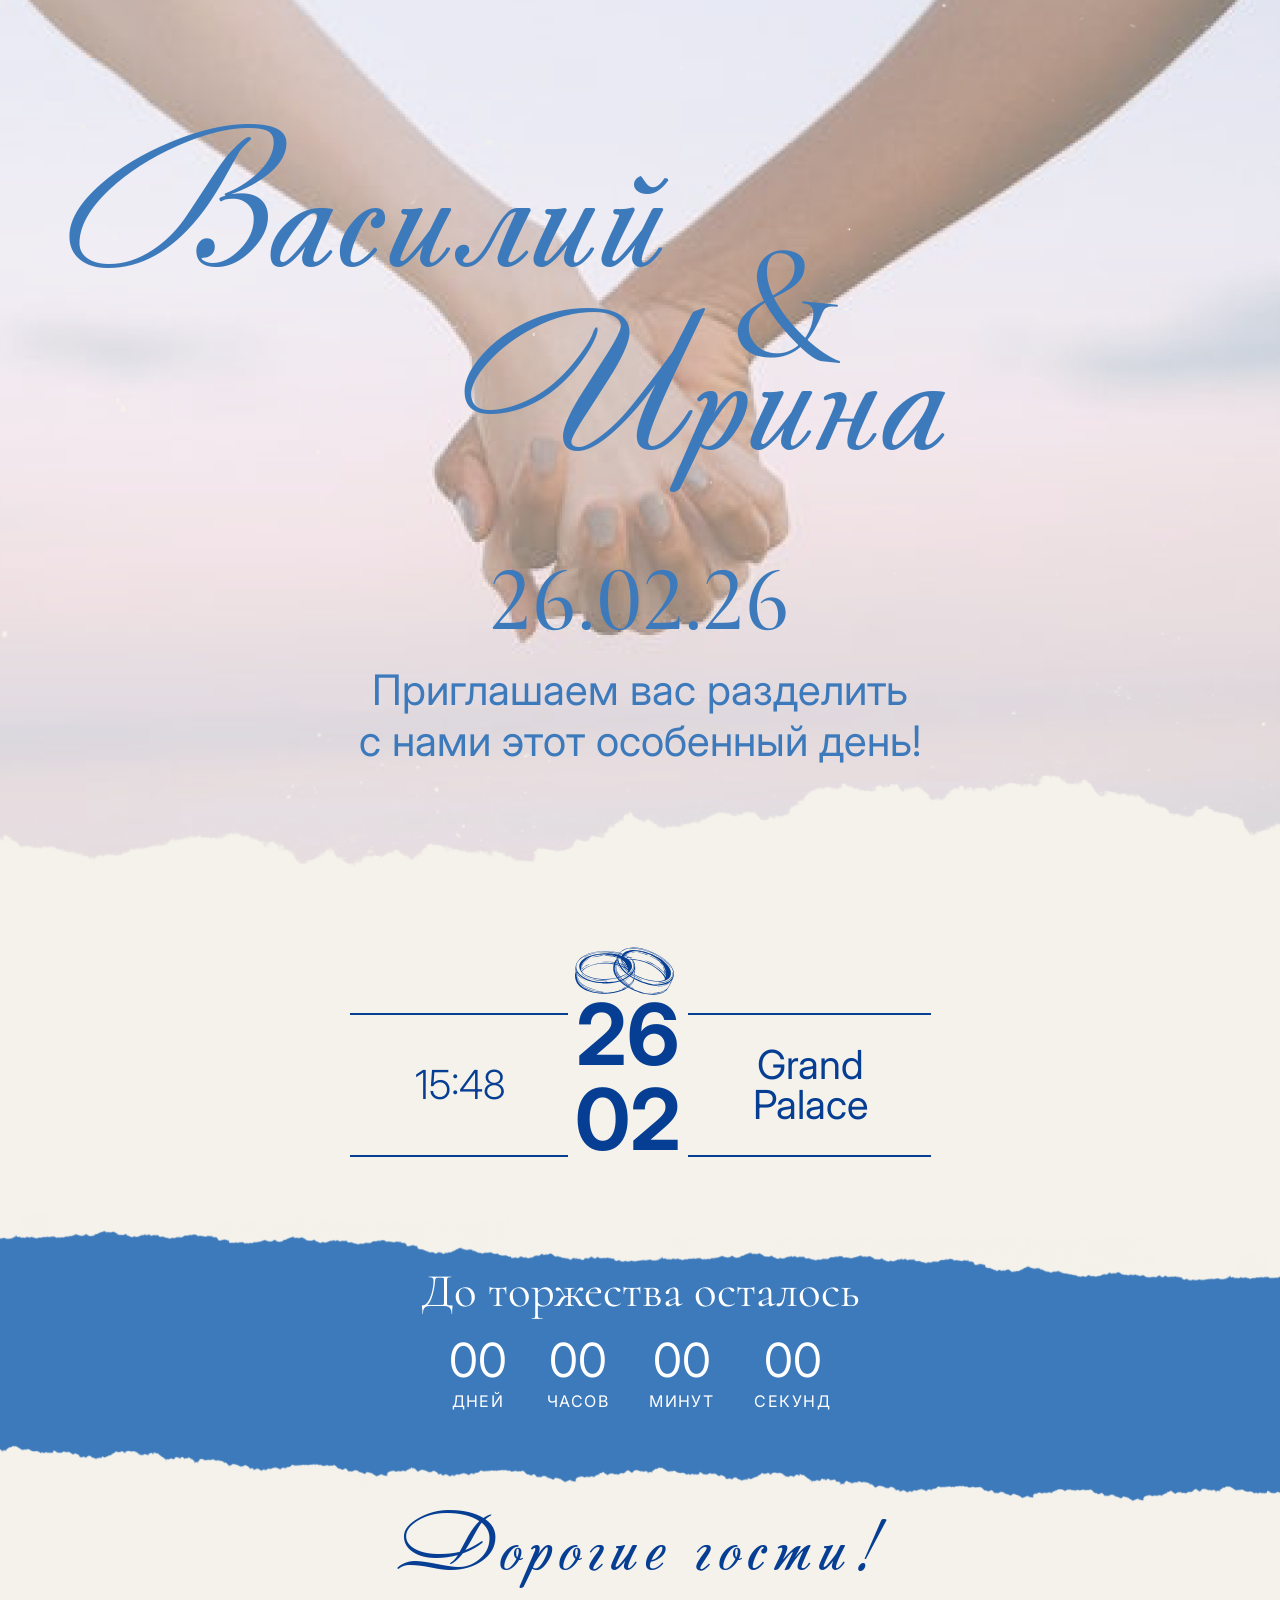
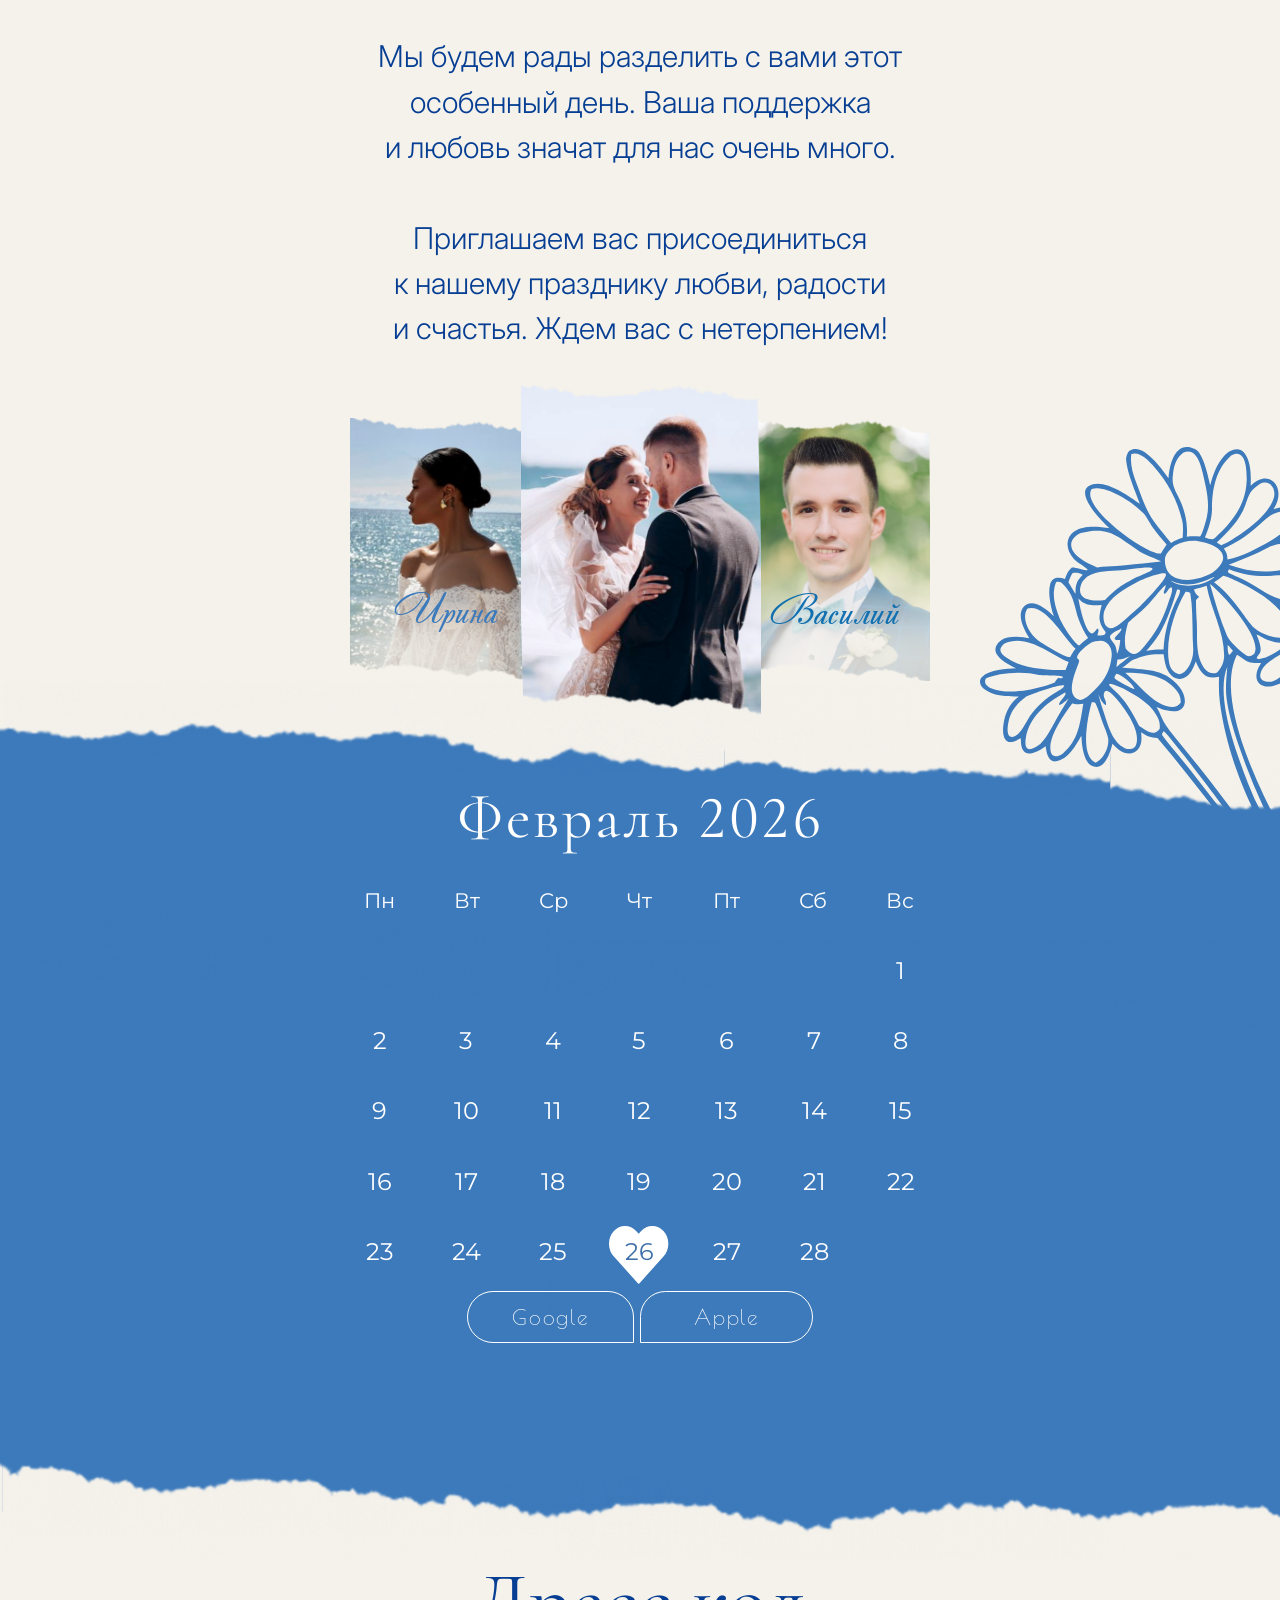
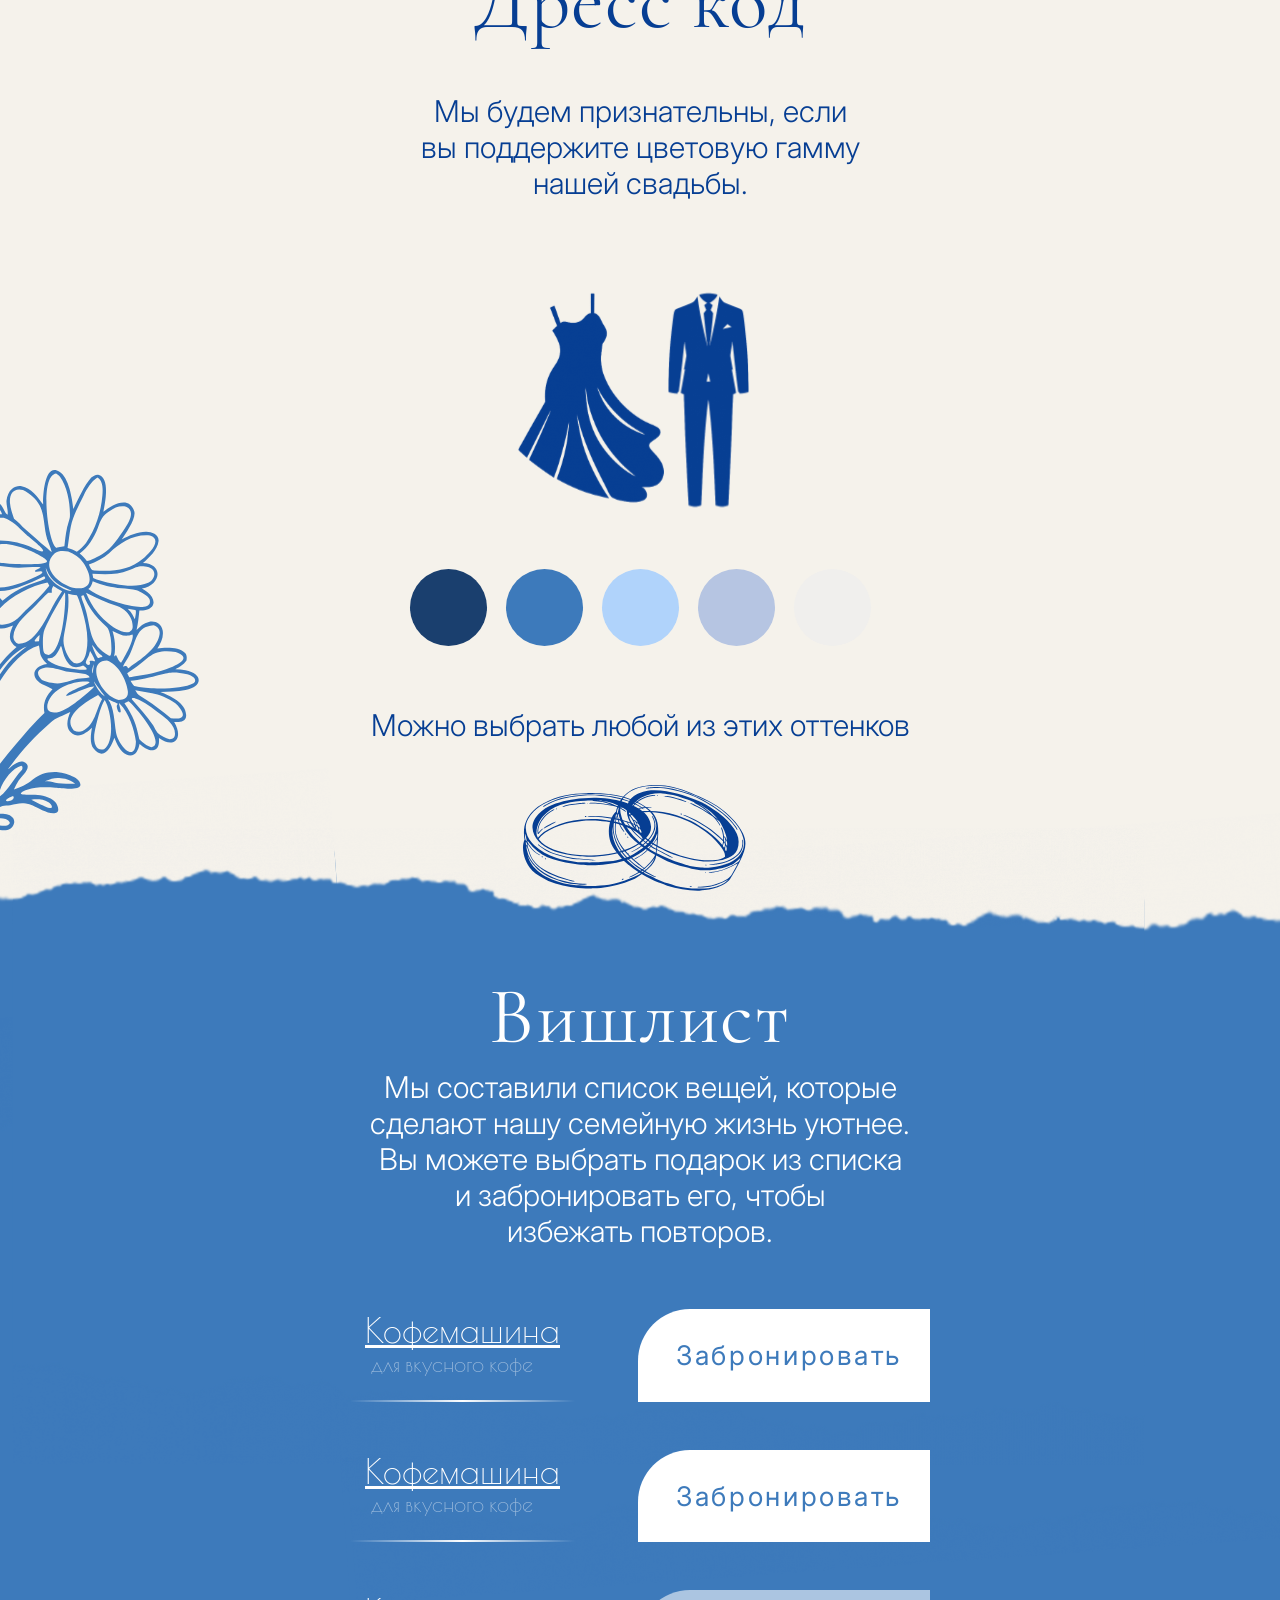
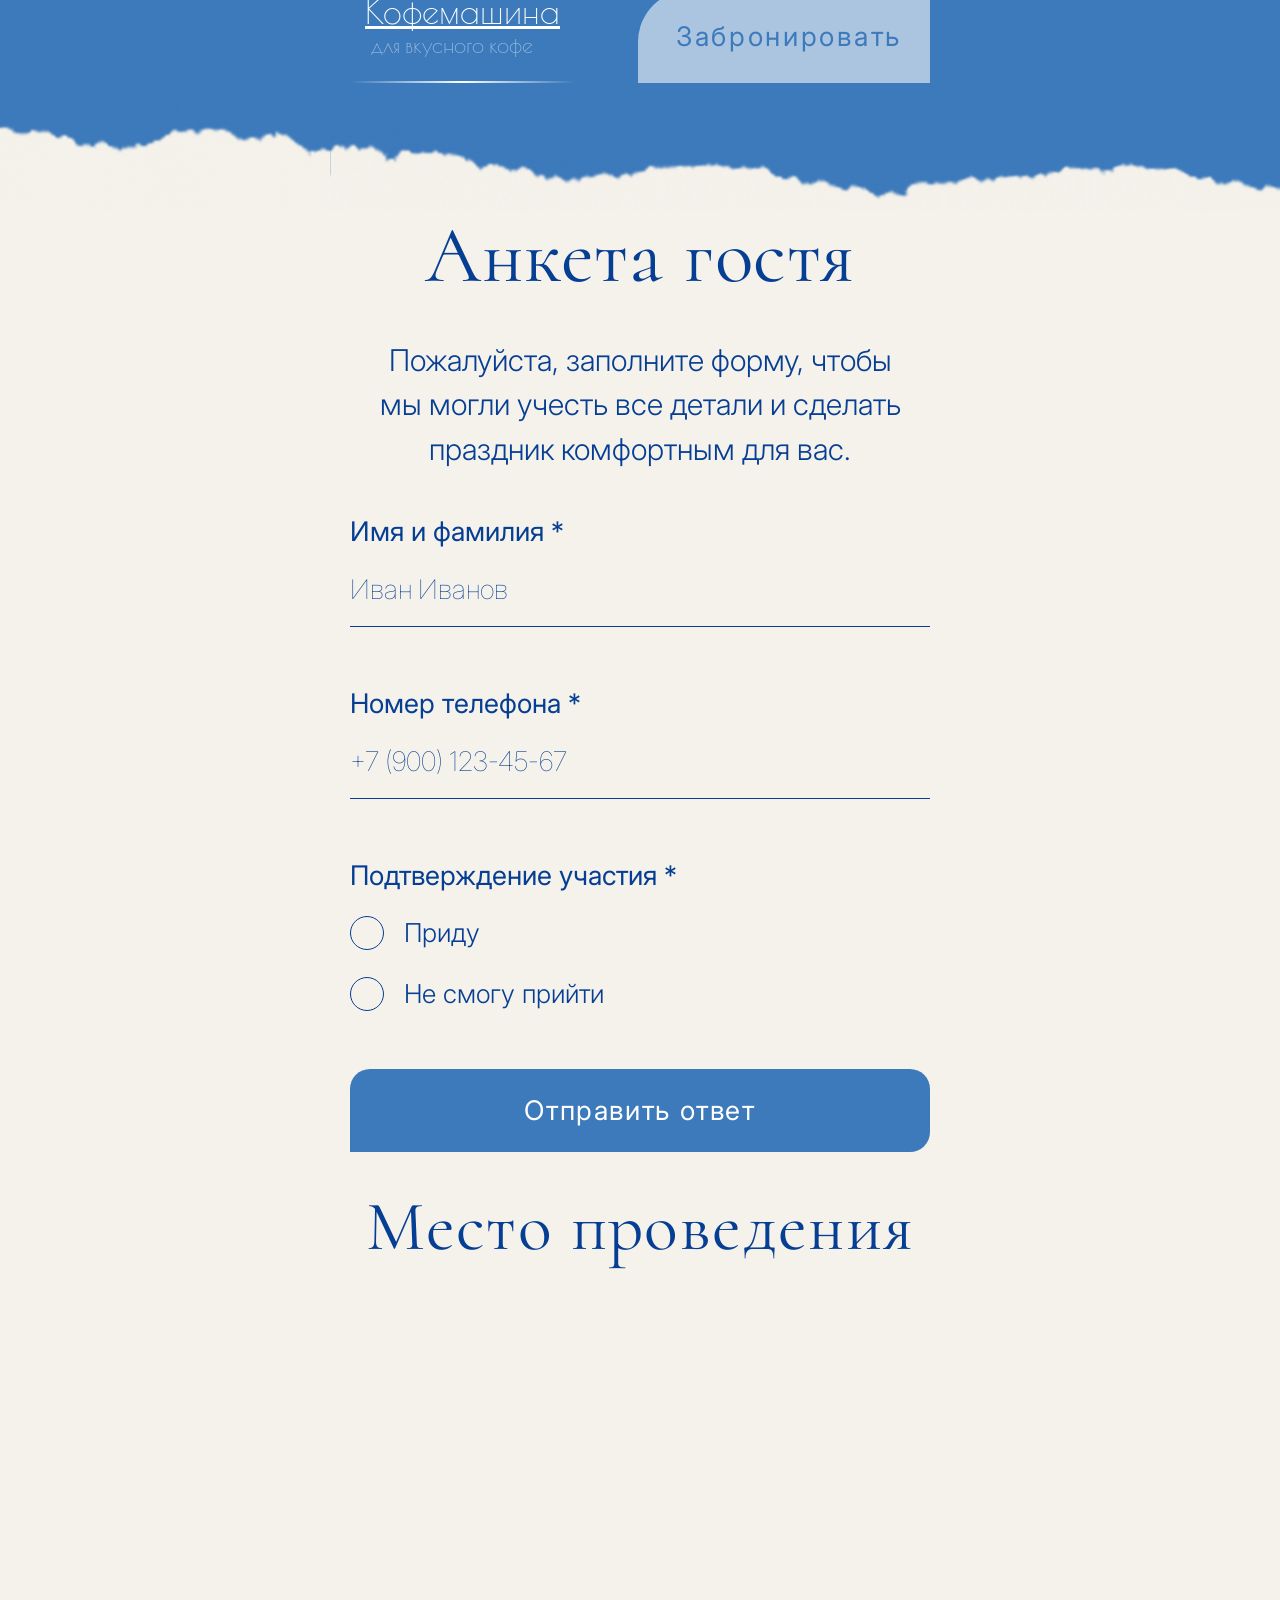
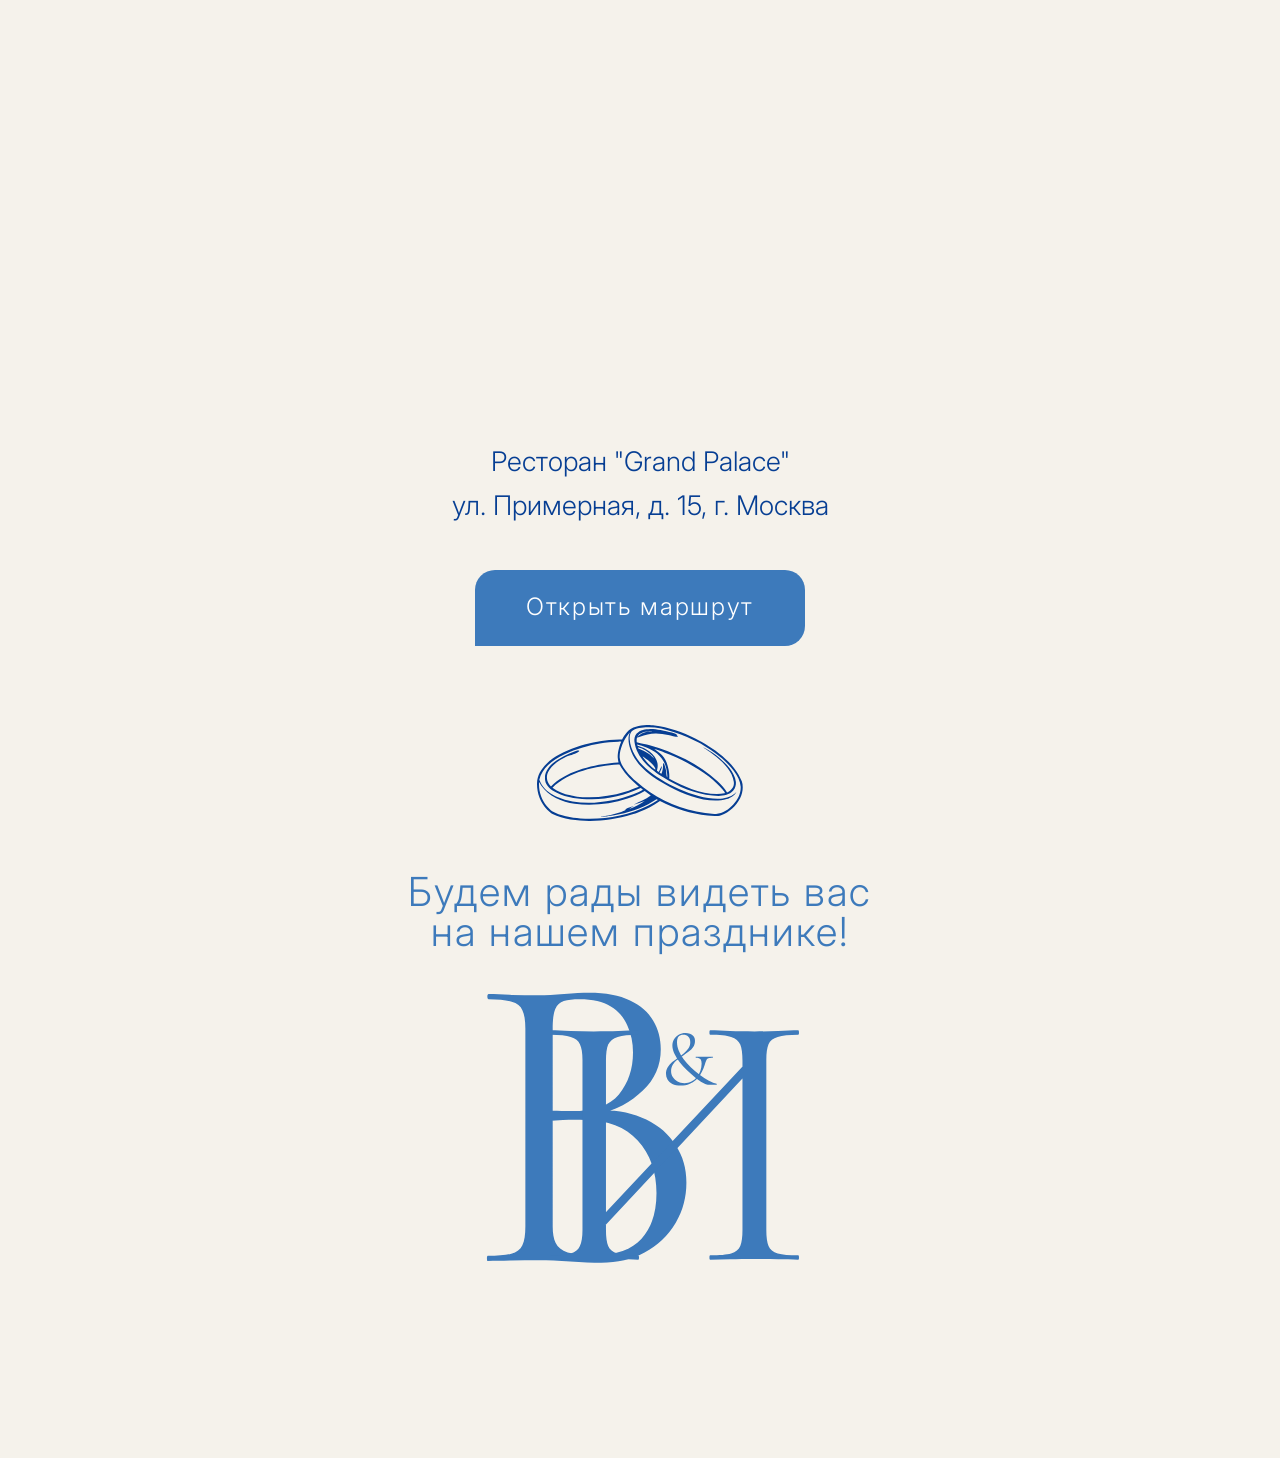
==== commit 714932f6: "wf" ====
--- a/Invite-Blue/index.html
+++ b/Invite-Blue/index.html
@@ -8,7 +8,6 @@
     <link rel="preconnect" href="https://fonts.gstatic.com" crossorigin>
     <link href="https://fonts.googleapis.com/css2?family=Cormorant+Infant:ital,wght@0,300..700;1,300..700&family=Inter:ital,opsz,wght@0,14..32,100..900;1,14..32,100..900&family=Montserrat:ital,wght@0,100..900;1,100..900&family=Poiret+One&family=Cormorant:ital,wght@0,300..700;1,300..700&display=swap" rel="stylesheet">    
     <link rel="stylesheet" href="./css/style.css">
-    <script src="/js/script.js"></script>
 </head>
 <body>
     <main>
--- a/Invite-Blue/css/style.css
+++ b/Invite-Blue/css/style.css
@@ -56,6 +56,9 @@
 .margin-top-160{
     margin-top: -160px;
 }
+main {
+    overflow: hidden;
+}
 .hero{
     position: relative;
     background-image: url(../img/hero-bg.png);
@@ -63,6 +66,7 @@
     background-repeat: no-repeat;
     min-height: 100vh;
     background-position: top center;
+    margin-bottom: 40px;
 }
 @media(max-width: 576px) {
     .hero {
@@ -214,9 +218,10 @@
 .timer__bg{
     position: absolute;
     top: 0;
-    left: 0;
+    left: 50%;
     z-index: -1;
     width: 2058px;
+    transform: translateX(-50%);
 }
 .timer__tittle{
     font-family: var(--third-family);
@@ -447,7 +452,7 @@
     background: transparent;
     padding: 13px 53px;
     border: 1.69px solid #fff;
-    border-radius: 100px 51px 51px 0;
+    border-radius: 50px 51px 51px 0;
     text-decoration: none;
     transition: all .2s ease-in;
 }
@@ -549,12 +554,13 @@
 }
 .wrapper{
     position: absolute;
-    right: 0;
     top: 0;
     height: 100%;
     width: 1907px;
     z-index: -1;
     display: flex;
+    left: 50%;
+    transform: translateX(-50%);
     img{
         width: 100%;
     }
